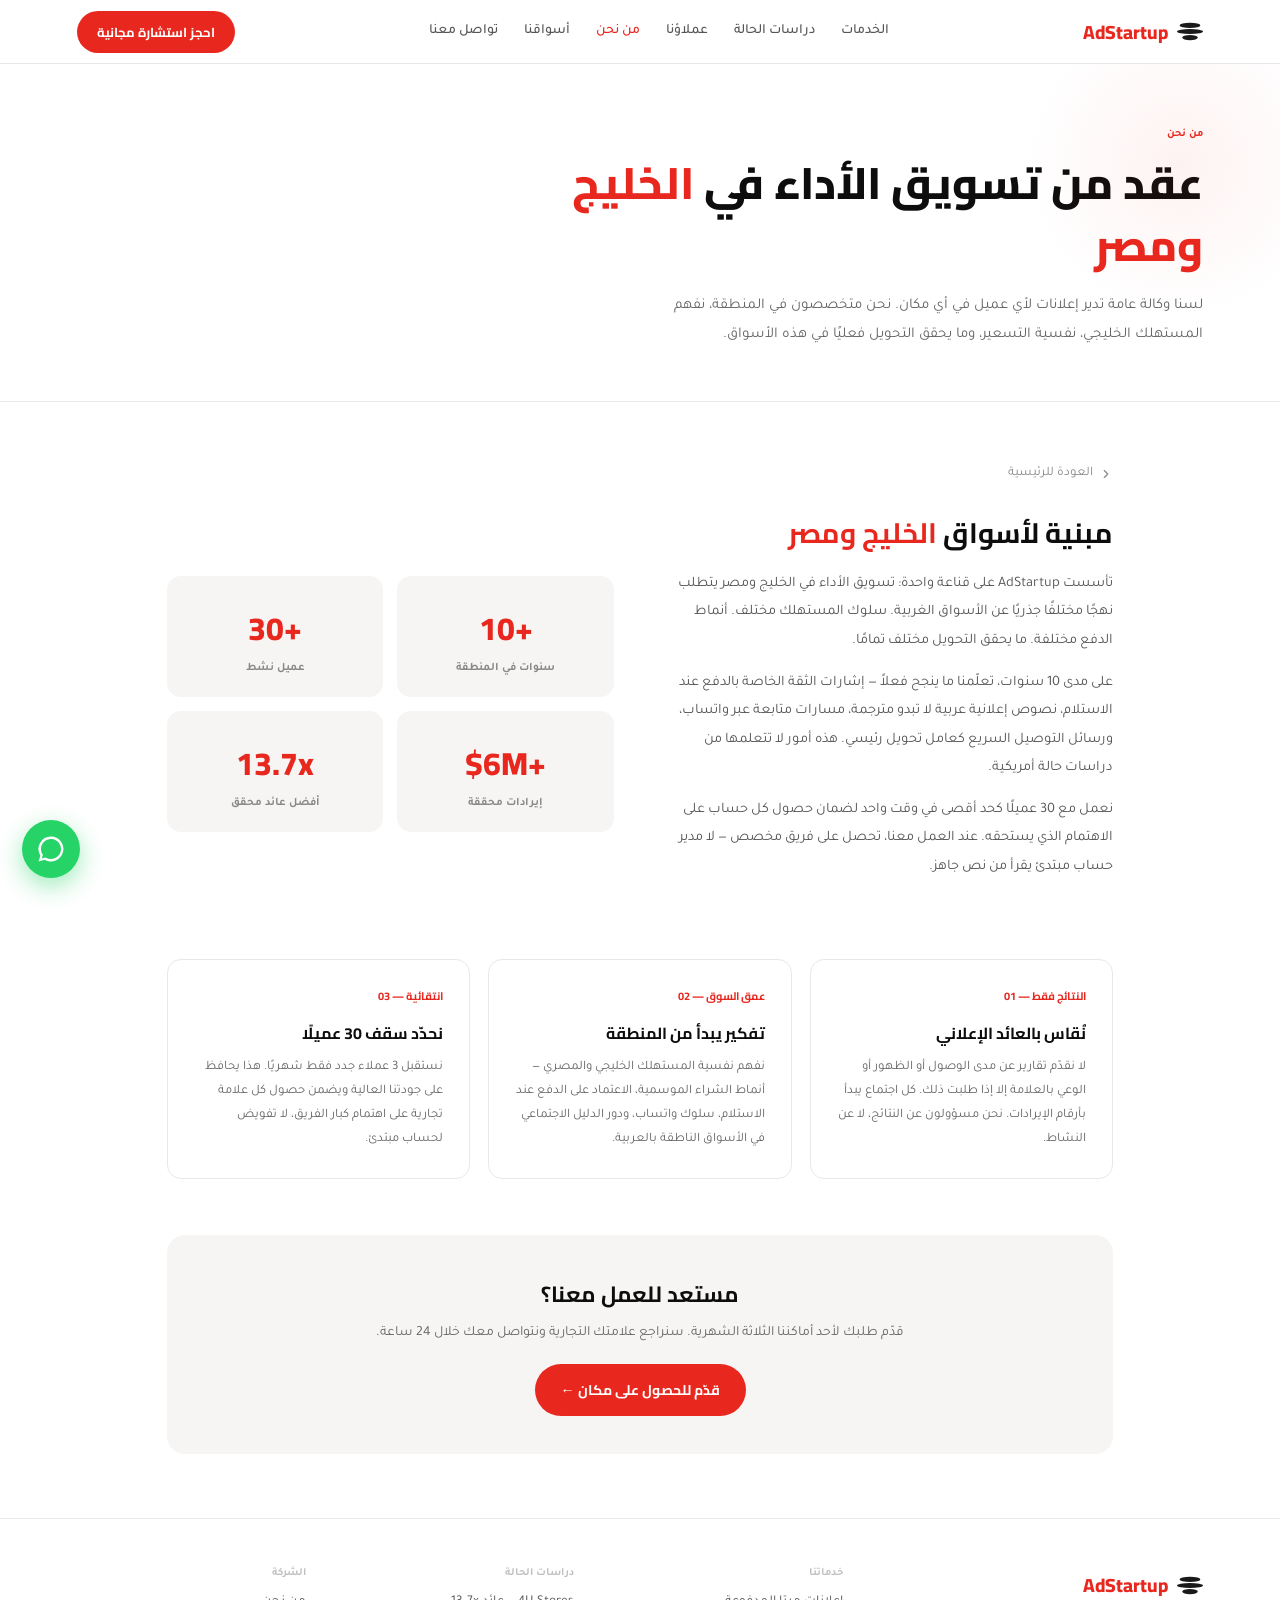
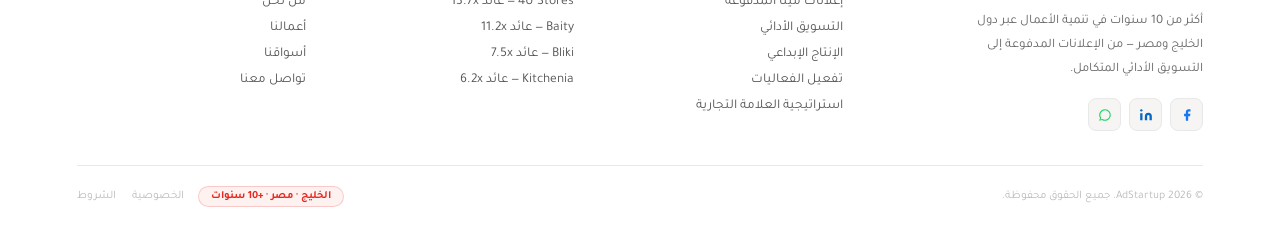
==== about.html @ 7069f5a2 "Add files via upload" ====
<!DOCTYPE html>
<html lang="ar" dir="rtl">
<head>
<meta charset="UTF-8">
<meta name="viewport" content="width=device-width, initial-scale=1.0">
<title>من نحن — AdStartup</title>
<meta name="description" content="عقد من الخبرة في تسويق الأداء عبر الخليج ومصر — نفهم سلوك المستهلك المحلي بعمق.">
<link rel="canonical" href="https://ad-startup.com/about.html">
<link href="https://fonts.googleapis.com/css2?family=Cairo:wght@600;700;800;900&family=Tajawal:wght@300;400;500;700;900&display=swap" rel="stylesheet">
<link rel="stylesheet" href="css/style.css">
</head>
<body>

<nav>
  <a href="index.html" class="nav-logo">
    <svg width="26" height="19" viewBox="0 0 30 21" fill="none"><ellipse cx="15" cy="3.5" rx="12" ry="3" fill="#1a1a1a"/><ellipse cx="15" cy="10.5" rx="15" ry="3" fill="#1a1a1a"/><ellipse cx="15" cy="17.5" rx="9" ry="3" fill="#1a1a1a"/></svg>
    <span class="nav-logo-text">AdStartup</span>
  </a>
  <div class="nav-links">
    <a href="services.html">الخدمات</a>
    <a href="case-studies.html">دراسات الحالة</a>
    <a href="clients.html">عملاؤنا</a>
    <a href="about.html" aria-current="page">من نحن</a>
    <a href="coverage.html">أسواقنا</a>
    <a href="contact.html">تواصل معنا</a>
  </div>
  <div style="display:flex;align-items:center;gap:10px">
    <button class="nav-cta" onclick="window.open('https://forms.gle/57zTSvPqAmtgZ2Su8','_blank')">احجز استشارة مجانية</button>
    <button class="nav-burger" id="navBurger" aria-label="فتح القائمة"><svg viewBox="0 0 24 24"><line x1="3" y1="6" x2="21" y2="6"/><line x1="3" y1="12" x2="21" y2="12"/><line x1="3" y1="18" x2="21" y2="18"/></svg></button>
  </div>
</nav>
<div class="nav-mobile" id="navMobile">
  <a href="services.html">الخدمات</a><a href="case-studies.html">دراسات الحالة</a><a href="clients.html">عملاؤنا</a><a href="about.html">من نحن</a><a href="coverage.html">أسواقنا</a><a href="contact.html">تواصل معنا</a>
</div>

<div class="page-hero">
  <div class="page-hero-eye">من نحن</div>
  <h1>عقد من تسويق الأداء في <em>الخليج ومصر</em></h1>
  <p>لسنا وكالة عامة تدير إعلانات لأي عميل في أي مكان. نحن متخصصون في المنطقة، نفهم المستهلك الخليجي، نفسية التسعير، وما يحقق التحويل فعليًا في هذه الأسواق.</p>
</div>

<div class="page-body">
  <a href="index.html" class="back-btn"><svg viewBox="0 0 24 24"><polyline points="15 18 9 12 15 6"/></svg> العودة للرئيسية</a>
  <div class="about-grid stagger-children">
    <div class="about-text">
      <h2>مبنية لأسواق <em>الخليج ومصر</em></h2>
      <p>تأسست AdStartup على قناعة واحدة: تسويق الأداء في الخليج ومصر يتطلب نهجًا مختلفًا جذريًا عن الأسواق الغربية. سلوك المستهلك مختلف. أنماط الدفع مختلفة. ما يحقق التحويل مختلف تمامًا.</p>
      <p>على مدى 10 سنوات، تعلّمنا ما ينجح فعلاً — إشارات الثقة الخاصة بالدفع عند الاستلام، نصوص إعلانية عربية لا تبدو مترجمة، مسارات متابعة عبر واتساب، ورسائل التوصيل السريع كعامل تحويل رئيسي. هذه أمور لا تتعلمها من دراسات حالة أمريكية.</p>
      <p>نعمل مع 30 عميلًا كحد أقصى في وقت واحد لضمان حصول كل حساب على الاهتمام الذي يستحقه. عند العمل معنا، تحصل على فريق مخصص — لا مدير حساب مبتدئ يقرأ من نص جاهز.</p>
    </div>
    <div class="about-stats stagger-children">
      <div class="ab-stat"><div class="ab-stat-n">10+</div><div class="ab-stat-l">سنوات في المنطقة</div></div>
      <div class="ab-stat"><div class="ab-stat-n">30+</div><div class="ab-stat-l">عميل نشط</div></div>
      <div class="ab-stat"><div class="ab-stat-n">$6M+</div><div class="ab-stat-l">إيرادات محققة</div></div>
      <div class="ab-stat"><div class="ab-stat-n">13.7x</div><div class="ab-stat-l">أفضل عائد محقق</div></div>
    </div>
  </div>
  <div class="about-values stagger-children">
    <div class="av"><span class="av-num">01 — النتائج فقط</span><div class="av-title">نُقاس بالعائد الإعلاني</div><div class="av-desc">لا نقدّم تقارير عن مدى الوصول أو الظهور أو الوعي بالعلامة إلا إذا طلبت ذلك. كل اجتماع يبدأ بأرقام الإيرادات. نحن مسؤولون عن النتائج، لا عن النشاط.</div></div>
    <div class="av"><span class="av-num">02 — عمق السوق</span><div class="av-title">تفكير يبدأ من المنطقة</div><div class="av-desc">نفهم نفسية المستهلك الخليجي والمصري — أنماط الشراء الموسمية، الاعتماد على الدفع عند الاستلام، سلوك واتساب، ودور الدليل الاجتماعي في الأسواق الناطقة بالعربية.</div></div>
    <div class="av"><span class="av-num">03 — انتقائية</span><div class="av-title">نحدّد سقف 30 عميلًا</div><div class="av-desc">نستقبل 3 عملاء جدد فقط شهريًا. هذا يحافظ على جودتنا العالية ويضمن حصول كل علامة تجارية على اهتمام كبار الفريق، لا تفويض لحساب مبتدئ.</div></div>
  </div>
  <div class="cta-row reveal">
    <h3>مستعد للعمل معنا؟</h3>
    <p>قدّم طلبك لأحد أماكننا الثلاثة الشهرية. سنراجع علامتك التجارية ونتواصل معك خلال 24 ساعة.</p>
    <button class="btn-red" onclick="window.open('https://forms.gle/57zTSvPqAmtgZ2Su8','_blank')">قدّم للحصول على مكان ←</button>
  </div>
</div>

<footer class="reveal">
  <div class="ft">
    <div>
      <a href="index.html" class="fb-logo">
        <svg width="26" height="19" viewBox="0 0 30 21" fill="none"><ellipse cx="15" cy="3.5" rx="12" ry="3" fill="#1a1a1a"/><ellipse cx="15" cy="10.5" rx="15" ry="3" fill="#1a1a1a"/><ellipse cx="15" cy="17.5" rx="9" ry="3" fill="#1a1a1a"/></svg>
        <span class="fb-logo-text">AdStartup</span>
      </a>
      <div class="fb-desc">أكثر من 10 سنوات في تنمية الأعمال عبر دول الخليج ومصر — من الإعلانات المدفوعة إلى التسويق الأدائي المتكامل.</div>
      <div class="fb-social">
        <a class="fb-s" href="https://www.facebook.com/profile.php?id=100075846233919" target="_blank" title="فيسبوك"><svg width="14" height="14" viewBox="0 0 24 24" fill="none"><path d="M18 2h-3a5 5 0 00-5 5v3H7v4h3v8h4v-8h3l1-4h-4V7a1 1 0 011-1h3z" fill="#1877F2"/></svg></a>
        <a class="fb-s" href="https://www.linkedin.com/company/adstartup" target="_blank" title="لينكدإن"><svg width="14" height="14" viewBox="0 0 24 24" fill="none"><path d="M16 8a6 6 0 016 6v7h-4v-7a2 2 0 00-2-2 2 2 0 00-2 2v7h-4v-7a6 6 0 016-6z" fill="#0A66C2"/><rect x="2" y="9" width="4" height="12" fill="#0A66C2"/><circle cx="4" cy="4" r="2" fill="#0A66C2"/></svg></a>
        <a class="fb-s" href="https://wa.me/201144988882" target="_blank" title="واتساب"><svg width="14" height="14" viewBox="0 0 24 24" fill="#25D366"><path d="M12 2a10 10 0 00-8.5 15.3L2 22l4.8-1.4A10 10 0 1012 2zm0 18a8 8 0 01-4.1-1.1l-.3-.2-3 .9.9-2.9-.2-.3A8 8 0 1112 20z"/></svg></a>
      </div>
    </div>
    <div class="fc">
      <h4>خدماتنا</h4>
      <a href="services.html">إعلانات ميتا المدفوعة</a>
      <a href="services.html">التسويق الأدائي</a>
      <a href="services.html">الإنتاج الإبداعي</a>
      <a href="services.html">تفعيل الفعاليات</a>
      <a href="services.html">استراتيجية العلامة التجارية</a>
    </div>
    <div class="fc">
      <h4>دراسات الحالة</h4>
      <a href="case-studies.html#4u-stores">4U Stores — عائد 13.7x</a>
      <a href="case-studies.html#baity">Baity — عائد 11.2x</a>
      <a href="case-studies.html#bliki">Bliki — عائد 7.5x</a>
      <a href="case-studies.html#kitchenia">Kitchenia — عائد 6.2x</a>
    </div>
    <div class="fc">
      <h4>الشركة</h4>
      <a href="about.html">من نحن</a>
      <a href="case-studies.html">أعمالنا</a>
      <a href="coverage.html">أسواقنا</a>
      <a href="contact.html">تواصل معنا</a>
    </div>
  </div>
  <div class="fb-bottom">
    <span class="fb-copy">© 2026 AdStartup. جميع الحقوق محفوظة.</span>
    <div style="display:flex;align-items:center;gap:14px">
      <span class="fb-badge">الخليج · مصر · +10 سنوات</span>
      <div class="fb-legal"><a href="privacy.html">الخصوصية</a><a href="terms.html">الشروط</a></div>
    </div>
  </div>
</footer>

<a class="wa-float" href="https://wa.me/201144988882" target="_blank" aria-label="تواصل عبر واتساب">
  <svg viewBox="0 0 24 24"><path d="M12 2a10 10 0 00-8.5 15.3L2 22l4.8-1.4A10 10 0 1012 2zm0 18a8 8 0 01-4.1-1.1l-.3-.2-3 .9.9-2.9-.2-.3A8 8 0 1112 20z"/></svg>
</a>

<script src="js/script.js"></script>
</body>
</html>
---- css/style.css ----
/* AdStartup — shared stylesheet (RTL / Arabic) */
:root{
  --red:#E8271E;--redd:#C01E16;--redl:rgba(232,39,30,.08);
  --blk:#0D0D0D;--wht:#fff;--gray:#f6f5f3;--muted:#888;--border:#e8e8e8;
}
*{box-sizing:border-box;margin:0;padding:0}
html{scroll-behavior:smooth}
body{font-family:'Tajawal',sans-serif;background:#fff;color:var(--blk);overflow-x:hidden;text-align:right}
h1,h2,h3,.brand,.logo-item{font-family:'Cairo',sans-serif}
a{text-decoration:none;color:inherit}
ul{list-style:none}

/* ── NAV ── */
nav{position:sticky;top:0;z-index:100;background:rgba(255,255,255,.95);backdrop-filter:blur(12px);border-bottom:1px solid var(--border);padding:0 6vw;display:flex;align-items:center;justify-content:space-between;height:64px}
.nav-logo{display:flex;align-items:center;gap:9px}
.nav-logo-text{font-family:'Cairo',sans-serif;font-size:19px;font-weight:800;color:var(--red);direction:ltr}
.nav-links{display:flex;align-items:center;gap:26px}
.nav-links a{font-size:14px;font-weight:500;color:#555;transition:color .15s}
.nav-links a:hover,.nav-links a[aria-current="page"]{color:var(--red)}
.nav-cta{display:inline-flex;align-items:center;gap:7px;background:var(--red);color:#fff;font-family:'Cairo',sans-serif;font-size:13px;font-weight:700;padding:9px 20px;border-radius:100px;transition:background .18s,transform .15s;border:none;cursor:pointer}
.nav-cta:hover{background:var(--redd);transform:translateY(-1px)}
.nav-burger{display:none;background:none;border:none;cursor:pointer;padding:6px}
.nav-burger svg{width:24px;height:24px;stroke:var(--blk);stroke-width:2;fill:none;stroke-linecap:round}
.nav-mobile{display:none;flex-direction:column;background:#fff;border-bottom:1px solid var(--border);padding:8px 6vw 18px}
.nav-mobile.open{display:flex}
.nav-mobile a{padding:12px 0;font-size:15px;font-weight:500;color:#333;border-bottom:1px solid var(--border)}
.nav-mobile a:last-child{border-bottom:none}

/* ── SCROLL ANIMATIONS ── */
.reveal{opacity:0;transform:translateY(28px);transition:opacity .6s cubic-bezier(.22,1,.36,1),transform .6s cubic-bezier(.22,1,.36,1)}
.reveal.visible{opacity:1;transform:translateY(0)}
.reveal-side{opacity:0;transform:translateX(24px);transition:opacity .6s cubic-bezier(.22,1,.36,1),transform .6s cubic-bezier(.22,1,.36,1)}
.reveal-side.visible{opacity:1;transform:translateX(0)}
.stagger-children>*{opacity:0;transform:translateY(22px);transition:opacity .5s cubic-bezier(.22,1,.36,1),transform .5s cubic-bezier(.22,1,.36,1)}
.stagger-children.visible>*:nth-child(1){opacity:1;transform:translateY(0);transition-delay:.05s}
.stagger-children.visible>*:nth-child(2){opacity:1;transform:translateY(0);transition-delay:.13s}
.stagger-children.visible>*:nth-child(3){opacity:1;transform:translateY(0);transition-delay:.21s}
.stagger-children.visible>*:nth-child(4){opacity:1;transform:translateY(0);transition-delay:.29s}
.stagger-children.visible>*:nth-child(5){opacity:1;transform:translateY(0);transition-delay:.37s}
.stagger-children.visible>*:nth-child(6){opacity:1;transform:translateY(0);transition-delay:.45s}
.stagger-children.visible>*:nth-child(7){opacity:1;transform:translateY(0);transition-delay:.53s}
.stagger-children.visible>*:nth-child(8){opacity:1;transform:translateY(0);transition-delay:.61s}

/* ── HERO ── */
.hero{background:#fff;padding:64px 6vw 72px;display:grid;grid-template-columns:1.1fr 1fr;gap:48px;align-items:center;position:relative;overflow:hidden;border-bottom:1px solid var(--border)}
.hero::after{content:'';position:absolute;top:-80px;inset-inline-start:-80px;width:480px;height:480px;background:radial-gradient(circle,rgba(232,39,30,.07) 0%,transparent 68%);pointer-events:none}
.eyebrow{display:inline-flex;align-items:center;gap:8px;font-size:12px;font-weight:600;color:var(--red);background:rgba(232,39,30,.07);padding:6px 14px;border-radius:100px;border:1px solid rgba(232,39,30,.18);margin-bottom:20px}
.eyebrow-dot{width:6px;height:6px;border-radius:50%;background:var(--red);animation:blink 1.8s infinite}
@keyframes blink{0%,100%{opacity:1}50%{opacity:.3}}
.hero h1{font-size:clamp(30px,4vw,52px);font-weight:800;line-height:1.35;letter-spacing:0;margin-bottom:18px}
.hero h1 em{font-style:normal;color:var(--red)}
.hero-sub{font-size:16px;color:#666;line-height:1.9;max-width:480px;margin-bottom:30px}
.hero-actions{display:flex;gap:12px;flex-wrap:wrap}
.btn-red{display:inline-flex;align-items:center;gap:8px;background:var(--red);color:#fff;font-family:'Cairo',sans-serif;font-size:14px;font-weight:700;padding:13px 26px;border-radius:100px;transition:background .18s,transform .15s;cursor:pointer;border:none}
.btn-red:hover{background:var(--redd);transform:translateY(-1px)}
.btn-ghost{display:inline-flex;align-items:center;gap:6px;border:1.5px solid var(--border);color:#333;font-size:14px;font-weight:500;padding:12px 22px;border-radius:100px;transition:border-color .18s,color .18s}
.btn-ghost:hover{border-color:var(--red);color:var(--red)}
.metrics-card{background:#fff;border:1px solid var(--border);border-radius:20px;padding:24px;box-shadow:0 12px 40px rgba(0,0,0,.07)}
.mc-top{background:var(--red);border-radius:12px;padding:22px 24px;margin-bottom:12px;text-align:center}
.mc-big{font-family:'Cairo',sans-serif;font-size:44px;font-weight:800;color:#fff;line-height:1;direction:ltr}
.mc-lbl{font-size:12px;color:rgba(255,255,255,.75);margin-top:4px}
.mc-grid{display:grid;grid-template-columns:1fr 1fr;gap:10px}
.mc-cell{background:var(--gray);border-radius:10px;padding:14px 16px}
.mc-val{font-family:'Cairo',sans-serif;font-size:21px;font-weight:700;color:var(--blk);direction:ltr;display:block}
.mc-sub{font-size:11.5px;color:var(--muted);margin-top:2px}

/* ── URGENCY BAR ── */
.urgency-bar{background:var(--red);padding:11px 6vw;text-align:center;font-size:13px;color:#fff;font-weight:500}
.urgency-bar strong{font-weight:800}
.urgency-bar a{text-decoration:underline;cursor:pointer;font-weight:700}

/* ── LOGO SCROLL / TICKER ── */
.logos-wrap{background:#fff;padding:32px 0;overflow:hidden;border-bottom:1px solid var(--border)}
.logos-label{text-align:center;font-size:11px;letter-spacing:.06em;color:#bbb;margin-bottom:22px;font-weight:600}
.logos-strip{position:relative;overflow:hidden;border-top:1px solid #ececec;border-bottom:1px solid #ececec;padding:22px 0}
.logos-strip::before,.logos-strip::after{content:'';position:absolute;top:0;bottom:0;width:100px;z-index:2;pointer-events:none}
.logos-strip::before{inset-inline-start:0;background:linear-gradient(to var(--dir-end,left),#fff 40%,transparent)}
.logos-strip::after{inset-inline-end:0;background:linear-gradient(to var(--dir-start,right),#fff 40%,transparent)}
.logos-track{display:flex;align-items:center;gap:50px;width:max-content;animation:as-scroll 32s linear infinite}
.logos-strip:hover .logos-track{animation-play-state:paused}
@keyframes as-scroll{0%{transform:translateX(0)}100%{transform:translateX(50%)}}
.logo-item{font-size:18px;font-weight:700;white-space:nowrap;opacity:.5;filter:grayscale(100%);transition:opacity .3s,filter .3s;direction:ltr}
.logo-item:hover{opacity:1;filter:grayscale(0%)}
.ticker{background:#fff;padding:14px 0;overflow:hidden;border-top:1px solid var(--border);border-bottom:1px solid var(--border)}
.ticker-inner{display:flex;animation:scroll 22s linear infinite;width:max-content}
.tick{display:flex;align-items:center;gap:10px;padding:0 26px;font-size:12px;color:#aaa;white-space:nowrap;font-weight:600}
.tick-dot{width:4px;height:4px;border-radius:50%;background:var(--red);flex-shrink:0}
@keyframes scroll{0%{transform:translateX(0)}100%{transform:translateX(50%)}}

/* ── STATS ── */
.stats{background:#fff;padding:60px 6vw;border-bottom:1px solid var(--border)}
.stats-grid{display:grid;grid-template-columns:repeat(3,1fr);gap:20px;max-width:860px;margin:0 auto}
.stat{background:#fff;border:1px solid var(--border);border-radius:14px;padding:40px 22px;text-align:center;position:relative;overflow:hidden;transition:transform .2s,box-shadow .2s}
.stat::before{content:'';position:absolute;top:0;inset-inline-start:0;inset-inline-end:0;height:3px;background:var(--red)}
.stat:hover{transform:translateY(-3px);box-shadow:0 14px 44px rgba(0,0,0,.06)}
.stat-n{font-family:'Cairo',sans-serif;font-size:clamp(36px,4.6vw,56px);font-weight:800;color:var(--red);line-height:1;direction:ltr}
.stat-l{font-size:12.5px;color:var(--muted);margin-top:8px;font-weight:600}

/* ── SECTION HEADER ── */
.sh{text-align:center;margin-bottom:48px}
.sh-eye{display:inline-block;font-size:11px;letter-spacing:.04em;color:var(--red);font-weight:700;margin-bottom:10px}
.sh-title{font-size:clamp(24px,3.2vw,38px);font-weight:800;line-height:1.4}
.sh-title em{font-style:normal;color:var(--red)}
.sh-sub{font-size:14.5px;color:#777;margin-top:12px;line-height:1.9;max-width:520px;margin-inline:auto}

/* ── HOW IT WORKS ── */
.how{padding:80px 6vw;background:#fff;border-bottom:1px solid var(--border)}
.steps{display:grid;grid-template-columns:repeat(3,1fr);gap:26px}
.step{background:#fff;border-radius:18px;padding:34px 26px;border:1px solid var(--border);transition:transform .2s,box-shadow .2s}
.step:hover{transform:translateY(-4px);box-shadow:0 14px 44px rgba(0,0,0,.08)}
.step-n{font-size:11px;font-weight:700;color:var(--red);background:rgba(232,39,30,.08);padding:4px 12px;border-radius:100px;display:inline-block;margin-bottom:16px;direction:ltr}
.step-icon{width:46px;height:46px;background:var(--red);border-radius:12px;display:flex;align-items:center;justify-content:center;margin-bottom:16px}
.step-icon svg{width:23px;height:23px;stroke:#fff;fill:none;stroke-width:1.8;stroke-linecap:round;stroke-linejoin:round}
.step-title{font-family:'Cairo',sans-serif;font-size:17px;font-weight:700;margin-bottom:10px}
.step-desc{font-size:13.5px;color:#666;line-height:1.9}

/* ── CASE / SERVICE CARDS ── */
.grid-2{display:grid;grid-template-columns:repeat(2,1fr);gap:22px}
.cc,.svc-card,.cs-card{border:1px solid var(--border);border-radius:18px;transition:transform .2s,box-shadow .2s,border-color .2s;position:relative;overflow:hidden;background:#fff}
.cc{padding:28px}
.cc::before,.svc-card::before{content:'';position:absolute;top:0;inset-inline-start:0;inset-inline-end:0;height:3px;background:var(--red)}
.cc:hover,.cs-card:hover{transform:translateY(-3px);box-shadow:0 14px 44px rgba(0,0,0,.08);border-color:rgba(232,39,30,.25)}
.cc-top{display:flex;justify-content:space-between;align-items:flex-start;margin-bottom:16px;gap:8px}
.cc-tag{font-size:11px;color:var(--red);background:rgba(232,39,30,.07);padding:4px 12px;border-radius:100px;border:1px solid rgba(232,39,30,.15);font-weight:600}
.cc-roas{font-family:'Cairo',sans-serif;font-size:13px;font-weight:700;color:#fff;background:var(--red);padding:4px 14px;border-radius:100px;white-space:nowrap;direction:ltr}
.cc-name{font-family:'Cairo',sans-serif;font-size:19px;font-weight:700;margin-bottom:3px}
.cc-ind{font-size:12.5px;color:var(--muted);margin-bottom:16px}
.cc-metrics{display:grid;grid-template-columns:repeat(3,1fr);gap:10px;margin-bottom:16px}
.cm{background:var(--gray);border-radius:9px;padding:11px 13px;text-align:center}
.cm-val{font-family:'Cairo',sans-serif;font-size:16px;font-weight:700;direction:ltr;display:block}
.cm-val.g{color:#0a8a4a}
.cm-lbl{font-size:10.5px;color:var(--muted);margin-top:2px;font-weight:600}
.cc-note{font-size:13px;color:#666;line-height:1.8;border-inline-start:2px solid var(--red);padding-inline-start:10px}

/* ── CASE STUDIES FULL PAGE ── */
.cs-header{background:var(--red);padding:26px 26px 22px;position:relative}
.cs-roas-big{font-family:'Cairo',sans-serif;font-size:46px;font-weight:800;color:#fff;line-height:1;direction:ltr}
.cs-roas-label{font-size:12px;color:rgba(255,255,255,.75);margin-top:4px}
.cs-badge{position:absolute;top:18px;inset-inline-start:18px;font-size:10.5px;background:rgba(255,255,255,.15);color:#fff;padding:4px 12px;border-radius:100px}
.cs-body{padding:26px}
.cs-name{font-family:'Cairo',sans-serif;font-size:21px;font-weight:700;margin-bottom:3px}
.cs-ind{font-size:12.5px;color:var(--muted);margin-bottom:18px}
.cs-stats{display:grid;grid-template-columns:repeat(3,1fr);gap:10px;margin-bottom:18px}
.cs-stat{background:var(--gray);border-radius:9px;padding:12px;text-align:center}
.cs-stat-val{font-family:'Cairo',sans-serif;font-size:17px;font-weight:700;color:var(--blk);direction:ltr;display:block}
.cs-stat-val.g{color:#0a8a4a}
.cs-stat-lbl{font-size:10.5px;color:var(--muted);margin-top:2px;font-weight:600}
.cs-note{font-size:13px;color:#555;line-height:1.85;border-inline-start:2px solid var(--red);padding-inline-start:12px;margin-bottom:16px}
.cs-approach{font-size:13px;color:#666;line-height:1.85}
.cs-approach strong{color:var(--blk);font-weight:700}
.cta-row{margin-top:44px;background:var(--gray);border-radius:18px;padding:38px;text-align:center}
.cta-row h3{font-family:'Cairo',sans-serif;font-size:22px;font-weight:700;margin-bottom:10px}
.cta-row p{font-size:14px;color:#666;margin-bottom:22px}

/* ── TESTIMONIALS ── */
.testi{padding:80px 6vw;background:#fff;border-bottom:1px solid var(--border)}
.tgrid{display:grid;grid-template-columns:repeat(3,1fr);gap:18px}
.tc{background:#fff;border-radius:16px;padding:26px;border:1px solid var(--border);transition:transform .2s,box-shadow .2s;position:relative}
.tc:hover{transform:translateY(-3px);box-shadow:0 10px 36px rgba(0,0,0,.07)}
.tc-head{display:flex;align-items:center;gap:11px;margin-bottom:14px}
.tc-av{width:40px;height:40px;border-radius:50%;background:rgba(232,39,30,.1);border:1px solid rgba(232,39,30,.2);display:flex;align-items:center;justify-content:center;font-family:'Cairo',sans-serif;font-size:13px;font-weight:700;color:var(--red);flex-shrink:0}
.tc-name{font-family:'Cairo',sans-serif;font-size:13.5px;font-weight:700}
.tc-stars{color:#f59e0b;font-size:12px;margin-top:1px;direction:ltr}
.tc-body{font-size:13.5px;color:#555;line-height:1.95}

/* ── LEAD FORM SECTION ── */
.lead-mid{padding:76px 6vw;background:var(--gray);border-top:1px solid var(--border);border-bottom:1px solid var(--border)}
.lead-mid-inner{max-width:680px;margin:0 auto;text-align:center}
.lead-mid-inner .sh{margin-bottom:34px}
.lead-box{background:#fff;border:1px solid var(--border);border-radius:16px;padding:44px 32px;box-shadow:0 12px 44px rgba(0,0,0,.07);text-align:center}
.lead-icon{width:60px;height:60px;border-radius:16px;background:var(--redl);border:1px solid rgba(232,39,30,.2);display:flex;align-items:center;justify-content:center;margin:0 auto 18px}
.lead-icon svg{width:26px;height:26px;stroke:var(--red);fill:none;stroke-width:1.8;stroke-linecap:round;stroke-linejoin:round}
.lead-box-title{font-family:'Cairo',sans-serif;font-size:20px;font-weight:700;margin-bottom:10px}
.lead-box-desc{font-size:14px;color:#666;line-height:1.9;max-width:400px;margin:0 auto 26px}
.lead-trust{display:flex;justify-content:center;gap:26px;margin-top:20px;flex-wrap:wrap}
.lt{display:flex;align-items:center;gap:6px;font-size:12px;color:#888}
.lt-icon{width:14px;height:14px;background:var(--red);border-radius:50%;display:flex;align-items:center;justify-content:center;flex-shrink:0}
.lt-icon svg{width:8px;height:8px;stroke:#fff;fill:none;stroke-width:2.5}

/* ── CTA ── */
.cta{padding:88px 6vw;background:#fff;text-align:center;position:relative;overflow:hidden;border-bottom:1px solid var(--border)}
.cta::before{content:'';position:absolute;top:50%;left:50%;transform:translate(-50%,-50%);width:560px;height:560px;background:radial-gradient(circle,rgba(232,39,30,.06) 0%,transparent 68%);pointer-events:none}
.cta .sh-title,.cta .sh-sub{position:relative;z-index:1}
.cta-btn{position:relative;z-index:1;display:inline-flex;align-items:center;gap:10px;background:var(--red);color:#fff;font-family:'Cairo',sans-serif;font-size:15px;font-weight:700;padding:16px 34px;border-radius:100px;margin-top:30px;transition:background .18s,transform .15s,box-shadow .2s;cursor:pointer;border:none}
.cta-btn:hover{background:var(--redd);transform:translateY(-2px);box-shadow:0 10px 32px rgba(232,39,30,.3)}
.cta-note{position:relative;z-index:1;font-size:11.5px;color:#bbb;margin-top:14px}

/* ── WHATSAPP FLOAT ── */
.wa-float{position:fixed;bottom:22px;left:22px;z-index:200;width:58px;height:58px;border-radius:50%;background:#25D366;display:flex;align-items:center;justify-content:center;box-shadow:0 8px 24px rgba(37,211,102,.45);transition:transform .15s}
.wa-float:hover{transform:scale(1.08)}
.wa-float svg{width:30px;height:30px;fill:#fff}

/* ── FOOTER ── */
footer{background:#fff;border-top:1px solid var(--border);padding:48px 6vw 26px}
.ft{display:grid;grid-template-columns:1.4fr 1fr 1fr 1fr;gap:40px;padding-bottom:34px;border-bottom:1px solid var(--border)}
.fb-logo{display:flex;align-items:center;gap:9px;margin-bottom:7px}
.fb-logo-text{font-family:'Cairo',sans-serif;font-size:19px;font-weight:800;color:var(--red);direction:ltr}
.fb-desc{font-size:13px;color:#666;line-height:1.85;margin-bottom:16px;max-width:230px}
.fb-social{display:flex;gap:8px}
.fb-s{width:33px;height:33px;border-radius:8px;background:var(--gray);border:1px solid var(--border);display:flex;align-items:center;justify-content:center;transition:background .18s}
.fb-s:hover{background:var(--border)}
.fc h4{font-size:11px;color:#c0c0c0;margin-bottom:14px;font-weight:700}
.fc a{display:block;font-size:13.5px;color:#555;margin-bottom:9px;transition:color .15s}
.fc a:hover{color:var(--red)}
.fb-bottom{display:flex;justify-content:space-between;align-items:center;flex-wrap:wrap;gap:12px;padding-top:20px}
.fb-copy{font-size:11.5px;color:#bbb}
.fb-badge{font-size:11px;background:rgba(232,39,30,.06);color:var(--red);padding:3px 12px;border-radius:100px;border:1px solid rgba(232,39,30,.2);font-weight:600}
.fb-legal{display:flex;gap:16px}
.fb-legal a{font-size:11.5px;color:#bbb;transition:color .15s}
.fb-legal a:hover{color:var(--red)}

/* ── INNER PAGES ── */
.page-hero{padding:64px 6vw 52px;border-bottom:1px solid var(--border);background:#fff;position:relative;overflow:hidden}
.page-hero::after{content:'';position:absolute;top:-60px;inset-inline-start:-60px;width:320px;height:320px;background:radial-gradient(circle,rgba(232,39,30,.06) 0%,transparent 68%);pointer-events:none}
.page-hero-eye{font-size:11px;color:var(--red);font-weight:700;margin-bottom:12px}
.page-hero h1{font-family:'Cairo',sans-serif;font-size:clamp(26px,3.6vw,44px);font-weight:800;line-height:1.4;max-width:680px}
.page-hero h1 em{font-style:normal;color:var(--red)}
.page-hero p{font-size:15px;color:#666;line-height:1.9;max-width:600px;margin-top:16px}
.page-body{padding:64px 6vw;max-width:1100px;margin:0 auto}

.svc-card{padding:34px}
.svc-icon{width:52px;height:52px;background:var(--redl);border-radius:14px;display:flex;align-items:center;justify-content:center;margin-bottom:18px}
.svc-icon svg{width:26px;height:26px;stroke:var(--red);fill:none;stroke-width:1.8;stroke-linecap:round;stroke-linejoin:round}
.svc-name{font-family:'Cairo',sans-serif;font-size:19px;font-weight:700;margin-bottom:10px}
.svc-desc{font-size:13.5px;color:#666;line-height:1.9;margin-bottom:16px}
.svc-list li{font-size:12.5px;color:#555;display:flex;align-items:center;gap:8px;margin-bottom:6px}
.svc-list li::before{content:'';width:5px;height:5px;border-radius:50%;background:var(--red);flex-shrink:0}
.svc-cta{display:inline-flex;align-items:center;gap:6px;font-size:12.5px;font-weight:700;color:var(--red);margin-top:18px}

.about-grid{display:grid;grid-template-columns:1fr 1fr;gap:52px;align-items:center;margin-bottom:64px}
.about-text h2{font-family:'Cairo',sans-serif;font-size:28px;font-weight:700;margin-bottom:16px;line-height:1.5}
.about-text h2 em{font-style:normal;color:var(--red)}
.about-text p{font-size:14.5px;color:#555;line-height:1.95;margin-bottom:14px}
.about-stats{display:grid;grid-template-columns:repeat(2,1fr);gap:14px}
.ab-stat{background:var(--gray);border-radius:14px;padding:22px;text-align:center}
.ab-stat-n{font-family:'Cairo',sans-serif;font-size:32px;font-weight:800;color:var(--red);direction:ltr}
.ab-stat-l{font-size:11.5px;color:var(--muted);margin-top:4px;font-weight:600}
.about-values{display:grid;grid-template-columns:repeat(3,1fr);gap:18px;margin-bottom:56px}
.av{border:1px solid var(--border);border-radius:14px;padding:26px}
.av-num{font-family:'Cairo',sans-serif;font-size:11px;font-weight:700;color:var(--red);margin-bottom:12px;direction:ltr;display:block}
.av-title{font-family:'Cairo',sans-serif;font-size:16px;font-weight:700;margin-bottom:8px}
.av-desc{font-size:13px;color:#666;line-height:1.85}

.mena-grid{display:grid;grid-template-columns:repeat(3,1fr);gap:18px;margin-bottom:48px}
.mena-card{border:1px solid var(--border);border-radius:14px;padding:22px;transition:transform .2s,border-color .2s}
.mena-card:hover{transform:translateY(-3px);border-color:rgba(232,39,30,.3)}
.mena-flag{font-size:30px;margin-bottom:10px}
.mena-country{font-family:'Cairo',sans-serif;font-size:16px;font-weight:700;margin-bottom:4px}
.mena-detail{font-size:12.5px;color:#666;line-height:1.8}
.mena-primary{border-color:rgba(232,39,30,.35);background:rgba(232,39,30,.02)}

.contact-grid{display:grid;grid-template-columns:1fr 1.2fr;gap:52px;align-items:start}
.contact-info h2{font-family:'Cairo',sans-serif;font-size:26px;font-weight:700;margin-bottom:16px;line-height:1.5}
.contact-info h2 em{font-style:normal;color:var(--red)}
.contact-info p{font-size:14px;color:#555;line-height:1.9;margin-bottom:26px}
.contact-items{display:flex;flex-direction:column;gap:16px;margin-bottom:30px}
.ci{display:flex;align-items:center;gap:14px}
.ci-icon{width:42px;height:42px;border-radius:11px;background:var(--redl);border:1px solid rgba(232,39,30,.15);display:flex;align-items:center;justify-content:center;flex-shrink:0}
.ci-icon svg{width:18px;height:18px;stroke:var(--red);fill:none;stroke-width:1.8;stroke-linecap:round;stroke-linejoin:round}
.ci-label{font-size:11.5px;color:var(--muted);font-weight:600}
.ci-val{font-size:14px;font-weight:500;color:var(--blk);margin-top:2px}
.contact-form-wrap{background:var(--gray);border-radius:20px;padding:46px 34px;box-shadow:0 12px 44px rgba(0,0,0,.07);text-align:center;display:flex;flex-direction:column;align-items:center;min-height:380px;justify-content:center}

.clients-grid{display:grid;grid-template-columns:repeat(4,1fr);gap:16px;margin-bottom:48px}
.cl-card{border:1px solid var(--border);border-radius:14px;padding:20px;text-align:center;transition:all .18s}
.cl-card:hover{border-color:var(--red);background:rgba(232,39,30,.02)}
.cl-name{font-family:'Cairo',sans-serif;font-size:15px;font-weight:700;margin-bottom:6px;direction:ltr}
.cl-cat{font-size:11.5px;color:var(--muted);font-weight:600}

.legal-body{padding:64px 6vw;max-width:760px;margin:0 auto}
.legal-body h2{font-family:'Cairo',sans-serif;font-size:22px;font-weight:700;margin:34px 0 12px}
.legal-body h2:first-child{margin-top:0}
.legal-body p{font-size:14px;color:#555;line-height:1.95;margin-bottom:14px}
.legal-body ul{padding-inline-start:20px;margin-bottom:14px}
.legal-body li{font-size:14px;color:#555;line-height:1.95;margin-bottom:6px;list-style:disc}

.back-btn{display:inline-flex;align-items:center;gap:6px;font-size:13px;color:#888;margin-bottom:30px;transition:color .15s;border:none;background:none}
.back-btn:hover{color:var(--red)}
.back-btn svg{width:14px;height:14px;stroke:currentColor;fill:none;stroke-width:2;stroke-linecap:round;stroke-linejoin:round;transform:scaleX(-1)}

/* ── RESPONSIVE ── */
@media(max-width:860px){
  .hero{grid-template-columns:1fr;padding:44px 5vw 48px}
  .hero-right{display:none}
  .stats-grid,.steps,.grid-2,.tgrid{grid-template-columns:1fr}
  .ft{grid-template-columns:1fr 1fr}
  .about-grid,.contact-grid,.mena-grid,.clients-grid,.about-values{grid-template-columns:1fr}
  .nav-links{display:none}
  .nav-burger{display:block}
}
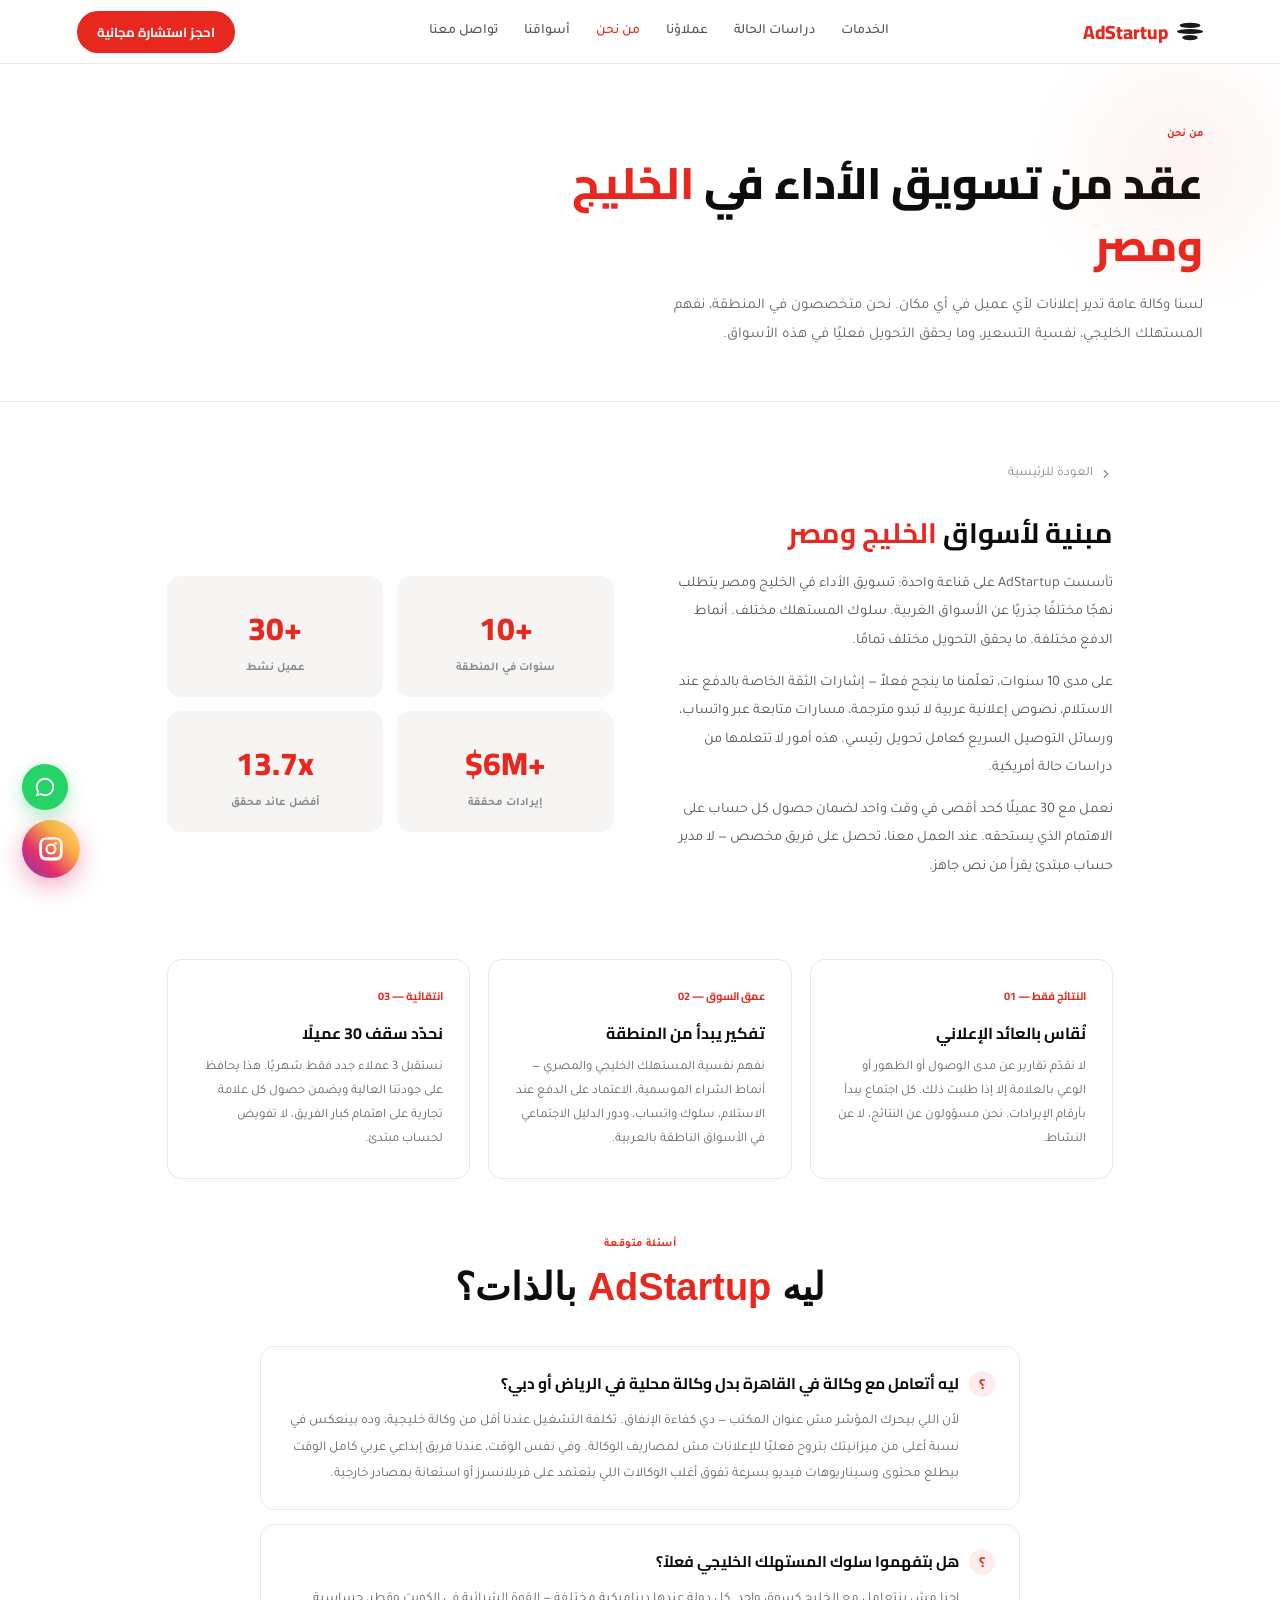
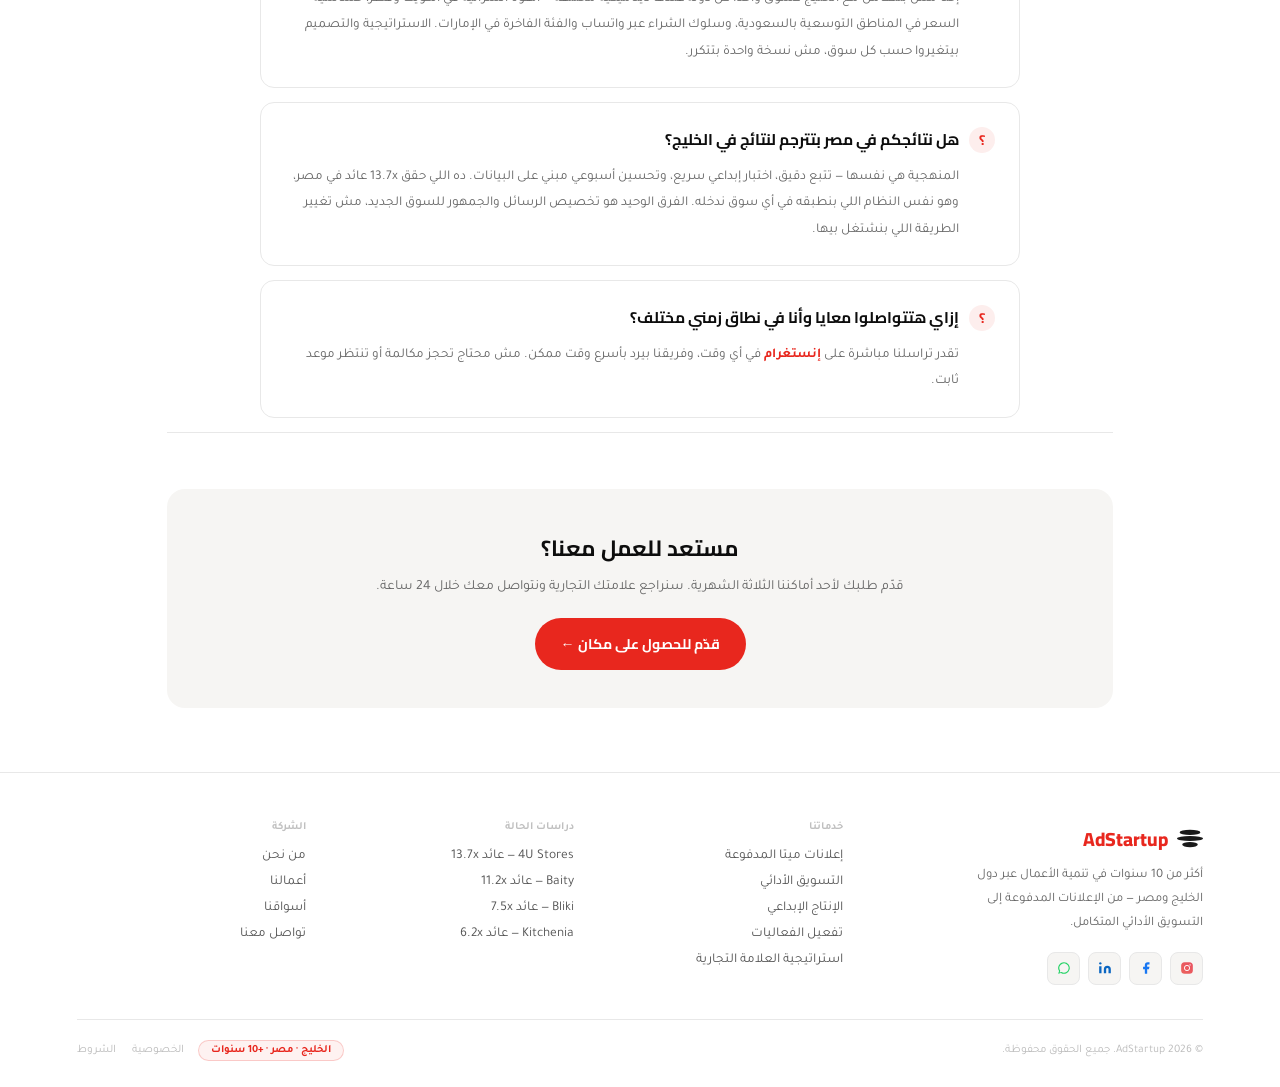
==== commit 9803f455: "Add files via upload" ====
--- a/about.html
+++ b/about.html
@@ -1,6 +1,21 @@
 <!DOCTYPE html>
 <html lang="ar" dir="rtl">
 <head>
+<!-- Google Tag Manager -->
+<script>(function(w,d,s,l,i){w[l]=w[l]||[];w[l].push({'gtm.start':
+new Date().getTime(),event:'gtm.js'});var f=d.getElementsByTagName(s)[0],
+j=d.createElement(s),dl=l!='dataLayer'?'&l='+l:'';j.async=true;j.src=
+'https://www.googletagmanager.com/gtm.js?id='+i+dl;f.parentNode.insertBefore(j,f);
+})(window,document,'script','dataLayer','GTM-M8WR32PK');</script>
+<!-- End Google Tag Manager -->
+<!-- Google tag (gtag.js) -->
+<script async src="https://www.googletagmanager.com/gtag/js?id=G-V58XJ2E5J3"></script>
+<script>
+  window.dataLayer = window.dataLayer || [];
+  function gtag(){dataLayer.push(arguments);}
+  gtag('js', new Date());
+  gtag('config', 'G-V58XJ2E5J3');
+</script>
 <meta charset="UTF-8">
 <meta name="viewport" content="width=device-width, initial-scale=1.0">
 <title>من نحن — AdStartup</title>
@@ -10,6 +25,10 @@
 <link rel="stylesheet" href="css/style.css">
 </head>
 <body>
+<!-- Google Tag Manager (noscript) -->
+<noscript><iframe src="https://www.googletagmanager.com/ns.html?id=GTM-M8WR32PK"
+height="0" width="0" style="display:none;visibility:hidden"></iframe></noscript>
+<!-- End Google Tag Manager (noscript) -->
 
 <nav>
   <a href="index.html" class="nav-logo">
@@ -60,6 +79,31 @@
     <div class="av"><span class="av-num">02 — عمق السوق</span><div class="av-title">تفكير يبدأ من المنطقة</div><div class="av-desc">نفهم نفسية المستهلك الخليجي والمصري — أنماط الشراء الموسمية، الاعتماد على الدفع عند الاستلام، سلوك واتساب، ودور الدليل الاجتماعي في الأسواق الناطقة بالعربية.</div></div>
     <div class="av"><span class="av-num">03 — انتقائية</span><div class="av-title">نحدّد سقف 30 عميلًا</div><div class="av-desc">نستقبل 3 عملاء جدد فقط شهريًا. هذا يحافظ على جودتنا العالية ويضمن حصول كل علامة تجارية على اهتمام كبار الفريق، لا تفويض لحساب مبتدئ.</div></div>
   </div>
+  <section class="faq" style="padding:0;margin-bottom:56px">
+    <div class="sh reveal" style="margin-bottom:32px">
+      <div class="sh-eye">أسئلة متوقعة</div>
+      <div class="sh-title">ليه <em>AdStartup</em> بالذات؟</div>
+    </div>
+    <div class="faq-list stagger-children">
+      <div class="faq-item">
+        <div class="faq-q">ليه أتعامل مع وكالة في القاهرة بدل وكالة محلية في الرياض أو دبي؟</div>
+        <div class="faq-a">لأن اللي بيحرك المؤشر مش عنوان المكتب — دي كفاءة الإنفاق. تكلفة التشغيل عندنا أقل من وكالة خليجية، وده بينعكس في نسبة أعلى من ميزانيتك بتروح فعليًا للإعلانات مش لمصاريف الوكالة. وفي نفس الوقت، عندنا فريق إبداعي عربي كامل الوقت بيطلع محتوى وسيناريوهات فيديو بسرعة تفوق أغلب الوكالات اللي بتعتمد على فريلانسرز أو استعانة بمصادر خارجية.</div>
+      </div>
+      <div class="faq-item">
+        <div class="faq-q">هل بتفهموا سلوك المستهلك الخليجي فعلاً؟</div>
+        <div class="faq-a">إحنا مش بنتعامل مع الخليج كسوق واحد. كل دولة عندها ديناميكية مختلفة — القوة الشرائية في الكويت وقطر، حساسية السعر في المناطق التوسعية بالسعودية، وسلوك الشراء عبر واتساب والفئة الفاخرة في الإمارات. الاستراتيجية والتصميم بيتغيروا حسب كل سوق، مش نسخة واحدة بتتكرر.</div>
+      </div>
+      <div class="faq-item">
+        <div class="faq-q">هل نتائجكم في مصر بتترجم لنتائج في الخليج؟</div>
+        <div class="faq-a">المنهجية هي نفسها — تتبع دقيق، اختبار إبداعي سريع، وتحسين أسبوعي مبني على البيانات. ده اللي حقق 13.7x عائد في مصر، وهو نفس النظام اللي بنطبقه في أي سوق ندخله. الفرق الوحيد هو تخصيص الرسائل والجمهور للسوق الجديد، مش تغيير الطريقة اللي بنشتغل بيها.</div>
+      </div>
+      <div class="faq-item">
+        <div class="faq-q">إزاي هتتواصلوا معايا وأنا في نطاق زمني مختلف؟</div>
+        <div class="faq-a">تقدر تراسلنا مباشرة على <a href="https://www.instagram.com/adstart_up/" target="_blank" style="color:var(--red);font-weight:600">إنستغرام</a> في أي وقت، وفريقنا بيرد بأسرع وقت ممكن. مش محتاج تحجز مكالمة أو تنتظر موعد ثابت.</div>
+      </div>
+    </div>
+  </section>
+
   <div class="cta-row reveal">
     <h3>مستعد للعمل معنا؟</h3>
     <p>قدّم طلبك لأحد أماكننا الثلاثة الشهرية. سنراجع علامتك التجارية ونتواصل معك خلال 24 ساعة.</p>
@@ -76,6 +120,7 @@
       </a>
       <div class="fb-desc">أكثر من 10 سنوات في تنمية الأعمال عبر دول الخليج ومصر — من الإعلانات المدفوعة إلى التسويق الأدائي المتكامل.</div>
       <div class="fb-social">
+        <a class="fb-s" href="https://www.instagram.com/adstart_up/" target="_blank" title="انستغرام"><svg width="14" height="14" viewBox="0 0 24 24" fill="none"><defs><linearGradient id="igg" x1="0" y1="24" x2="24" y2="0"><stop offset="0" stop-color="#FFDC80"/><stop offset=".3" stop-color="#FCAF45"/><stop offset=".6" stop-color="#E1306C"/><stop offset="1" stop-color="#833AB4"/></linearGradient></defs><rect x="2" y="2" width="20" height="20" rx="6" fill="url(#igg)"/><circle cx="12" cy="12" r="4.5" fill="none" stroke="#fff" stroke-width="1.6"/><circle cx="17.2" cy="6.8" r="1.1" fill="#fff"/></svg></a>
         <a class="fb-s" href="https://www.facebook.com/profile.php?id=100075846233919" target="_blank" title="فيسبوك"><svg width="14" height="14" viewBox="0 0 24 24" fill="none"><path d="M18 2h-3a5 5 0 00-5 5v3H7v4h3v8h4v-8h3l1-4h-4V7a1 1 0 011-1h3z" fill="#1877F2"/></svg></a>
         <a class="fb-s" href="https://www.linkedin.com/company/adstartup" target="_blank" title="لينكدإن"><svg width="14" height="14" viewBox="0 0 24 24" fill="none"><path d="M16 8a6 6 0 016 6v7h-4v-7a2 2 0 00-2-2 2 2 0 00-2 2v7h-4v-7a6 6 0 016-6z" fill="#0A66C2"/><rect x="2" y="9" width="4" height="12" fill="#0A66C2"/><circle cx="4" cy="4" r="2" fill="#0A66C2"/></svg></a>
         <a class="fb-s" href="https://wa.me/201144988882" target="_blank" title="واتساب"><svg width="14" height="14" viewBox="0 0 24 24" fill="#25D366"><path d="M12 2a10 10 0 00-8.5 15.3L2 22l4.8-1.4A10 10 0 1012 2zm0 18a8 8 0 01-4.1-1.1l-.3-.2-3 .9.9-2.9-.2-.3A8 8 0 1112 20z"/></svg></a>
@@ -113,6 +158,9 @@
   </div>
 </footer>
 
+<a class="ig-float" href="https://www.instagram.com/adstart_up/" target="_blank" aria-label="راسلنا على إنستغرام">
+  <svg viewBox="0 0 24 24" fill="#fff"><path d="M12 2c2.7 0 3.05.01 4.12.06 1.06.05 1.79.22 2.43.47.66.26 1.21.6 1.76 1.15.5.5.9 1.1 1.15 1.76.25.64.42 1.37.47 2.43.05 1.07.06 1.42.06 4.12s-.01 3.05-.06 4.12c-.05 1.06-.22 1.79-.47 2.43a4.9 4.9 0 01-1.15 1.76 4.9 4.9 0 01-1.76 1.15c-.64.25-1.37.42-2.43.47-1.07.05-1.42.06-4.12.06s-3.05-.01-4.12-.06c-1.06-.05-1.79-.22-2.43-.47a4.9 4.9 0 01-1.76-1.15 4.9 4.9 0 01-1.15-1.76c-.25-.64-.42-1.37-.47-2.43C2.01 15.05 2 14.7 2 12s.01-3.05.06-4.12c.05-1.06.22-1.79.47-2.43.26-.66.6-1.21 1.15-1.76.5-.5 1.1-.9 1.76-1.15.64-.25 1.37-.42 2.43-.47C8.95 2.01 9.3 2 12 2zm0 1.8c-2.65 0-2.97.01-4.01.06-.87.04-1.34.18-1.65.3-.42.16-.71.36-1.02.67-.31.31-.5.6-.67 1.02-.12.31-.26.78-.3 1.65-.05 1.04-.06 1.36-.06 4.01s.01 2.97.06 4.01c.04.87.18 1.34.3 1.65.16.42.36.71.67 1.02.31.31.6.5 1.02.67.31.12.78.26 1.65.3 1.04.05 1.36.06 4.01.06s2.97-.01 4.01-.06c.87-.04 1.34-.18 1.65-.3.42-.16.71-.36 1.02-.67.31-.31.5-.6.67-1.02.12-.31.26-.78.3-1.65.05-1.04.06-1.36.06-4.01s-.01-2.97-.06-4.01c-.04-.87-.18-1.34-.3-1.65a2.7 2.7 0 00-.67-1.02 2.7 2.7 0 00-1.02-.67c-.31-.12-.78-.26-1.65-.3-1.04-.05-1.36-.06-4.01-.06zm0 3.5a4.7 4.7 0 110 9.4 4.7 4.7 0 010-9.4zm0 1.8a2.9 2.9 0 100 5.8 2.9 2.9 0 000-5.8zm5-2a1.1 1.1 0 11-2.2 0 1.1 1.1 0 012.2 0z"/></svg>
+</a>
 <a class="wa-float" href="https://wa.me/201144988882" target="_blank" aria-label="تواصل عبر واتساب">
   <svg viewBox="0 0 24 24"><path d="M12 2a10 10 0 00-8.5 15.3L2 22l4.8-1.4A10 10 0 1012 2zm0 18a8 8 0 01-4.1-1.1l-.3-.2-3 .9.9-2.9-.2-.3A8 8 0 1112 20z"/></svg>
 </a>
--- a/css/style.css
+++ b/css/style.css
@@ -185,10 +185,13 @@
 .cta-btn:hover{background:var(--redd);transform:translateY(-2px);box-shadow:0 10px 32px rgba(232,39,30,.3)}
 .cta-note{position:relative;z-index:1;font-size:11.5px;color:#bbb;margin-top:14px}
 
-/* ── WHATSAPP FLOAT ── */
-.wa-float{position:fixed;bottom:22px;left:22px;z-index:200;width:58px;height:58px;border-radius:50%;background:#25D366;display:flex;align-items:center;justify-content:center;box-shadow:0 8px 24px rgba(37,211,102,.45);transition:transform .15s}
+/* ── FLOATING CONTACT BUTTONS ── */
+.ig-float{position:fixed;bottom:22px;left:22px;z-index:200;width:58px;height:58px;border-radius:50%;background:linear-gradient(45deg,#833AB4,#E1306C,#FCAF45,#FFDC80);display:flex;align-items:center;justify-content:center;box-shadow:0 8px 24px rgba(225,48,108,.4);transition:transform .15s}
+.ig-float:hover{transform:scale(1.08)}
+.ig-float svg{width:28px;height:28px}
+.wa-float{position:fixed;bottom:90px;left:22px;z-index:200;width:46px;height:46px;border-radius:50%;background:#25D366;display:flex;align-items:center;justify-content:center;box-shadow:0 6px 18px rgba(37,211,102,.4);transition:transform .15s}
 .wa-float:hover{transform:scale(1.08)}
-.wa-float svg{width:30px;height:30px;fill:#fff}
+.wa-float svg{width:22px;height:22px;fill:#fff}
 
 /* ── FOOTER ── */
 footer{background:#fff;border-top:1px solid var(--border);padding:48px 6vw 26px}
@@ -278,6 +281,45 @@
 .back-btn:hover{color:var(--red)}
 .back-btn svg{width:14px;height:14px;stroke:currentColor;fill:none;stroke-width:2;stroke-linecap:round;stroke-linejoin:round;transform:scaleX(-1)}
 
+/* ── LEAD FORM FIELDS ── */
+.lform{text-align:right}
+.lform-row{display:grid;grid-template-columns:1fr 1fr;gap:12px;margin-bottom:12px}
+.lform-field{margin-bottom:12px;text-align:right}
+.lform label{display:block;font-size:12.5px;font-weight:600;color:#555;margin-bottom:6px}
+.lform input,.lform select,.lform textarea{width:100%;border:1.5px solid var(--border);border-radius:10px;padding:12px 14px;font-family:'Tajawal',sans-serif;font-size:14px;color:var(--blk);background:#fff;text-align:right}
+.lform input:focus,.lform select:focus,.lform textarea:focus{outline:none;border-color:var(--red)}
+.lform textarea{resize:vertical;min-height:80px}
+.lform-submit{width:100%;justify-content:center;margin-top:6px}
+@media(max-width:600px){.lform-row{grid-template-columns:1fr}}
+
+/* ── PROOF SCREENSHOTS ── */
+.proof-section{padding:80px 6vw;background:var(--gray);border-bottom:1px solid var(--border)}
+.proof-grid{display:grid;grid-template-columns:1fr 1fr;gap:24px;max-width:1100px;margin:0 auto}
+.proof-card{background:#fff;border:1px solid var(--border);border-radius:16px;overflow:hidden;box-shadow:0 8px 28px rgba(0,0,0,.05)}
+.proof-card img{width:100%;display:block}
+.proof-cap{padding:16px 20px;font-size:13px;color:#666;line-height:1.8;border-top:1px solid var(--border)}
+.proof-cap strong{color:var(--blk);font-family:'Cairo',sans-serif}
+.proof-full{grid-column:1/-1}
+
+/* ── FAQ ── */
+.faq{padding:80px 6vw;background:#fff;border-bottom:1px solid var(--border)}
+.faq-list{max-width:760px;margin:0 auto}
+.faq-item{border:1px solid var(--border);border-radius:14px;padding:22px 24px;margin-bottom:14px}
+.faq-q{font-family:'Cairo',sans-serif;font-size:15.5px;font-weight:700;margin-bottom:10px;display:flex;align-items:center;gap:10px}
+.faq-q::before{content:'؟';width:26px;height:26px;border-radius:50%;background:var(--redl);color:var(--red);display:flex;align-items:center;justify-content:center;font-size:14px;flex-shrink:0}
+.faq-a{font-size:13.5px;color:#666;line-height:1.95;padding-inline-start:36px}
+
+/* ── ROAS CALCULATOR (LEAD MAGNET) ── */
+.calc-section{padding:80px 6vw;background:var(--gray);border-bottom:1px solid var(--border)}
+.calc-box{max-width:640px;margin:0 auto;background:#fff;border:1px solid var(--border);border-radius:20px;padding:40px 34px;box-shadow:0 12px 44px rgba(0,0,0,.07)}
+.calc-row{display:grid;grid-template-columns:1fr 1fr;gap:14px;margin-bottom:18px}
+.calc-field label{display:block;font-size:12.5px;font-weight:600;color:#555;margin-bottom:6px}
+.calc-field select,.calc-field input{width:100%;border:1.5px solid var(--border);border-radius:10px;padding:11px 14px;font-family:'Tajawal',sans-serif;font-size:14px;text-align:right}
+.calc-result{margin-top:24px;background:var(--gray);border-radius:14px;padding:22px;text-align:center}
+.calc-result-label{font-size:12px;color:var(--muted);margin-bottom:6px}
+.calc-result-val{font-family:'Cairo',sans-serif;font-size:30px;font-weight:800;color:var(--red);direction:ltr}
+.calc-note{font-size:11px;color:#aaa;margin-top:14px;line-height:1.8;text-align:center}
+
 /* ── RESPONSIVE ── */
 @media(max-width:860px){
   .hero{grid-template-columns:1fr;padding:44px 5vw 48px}
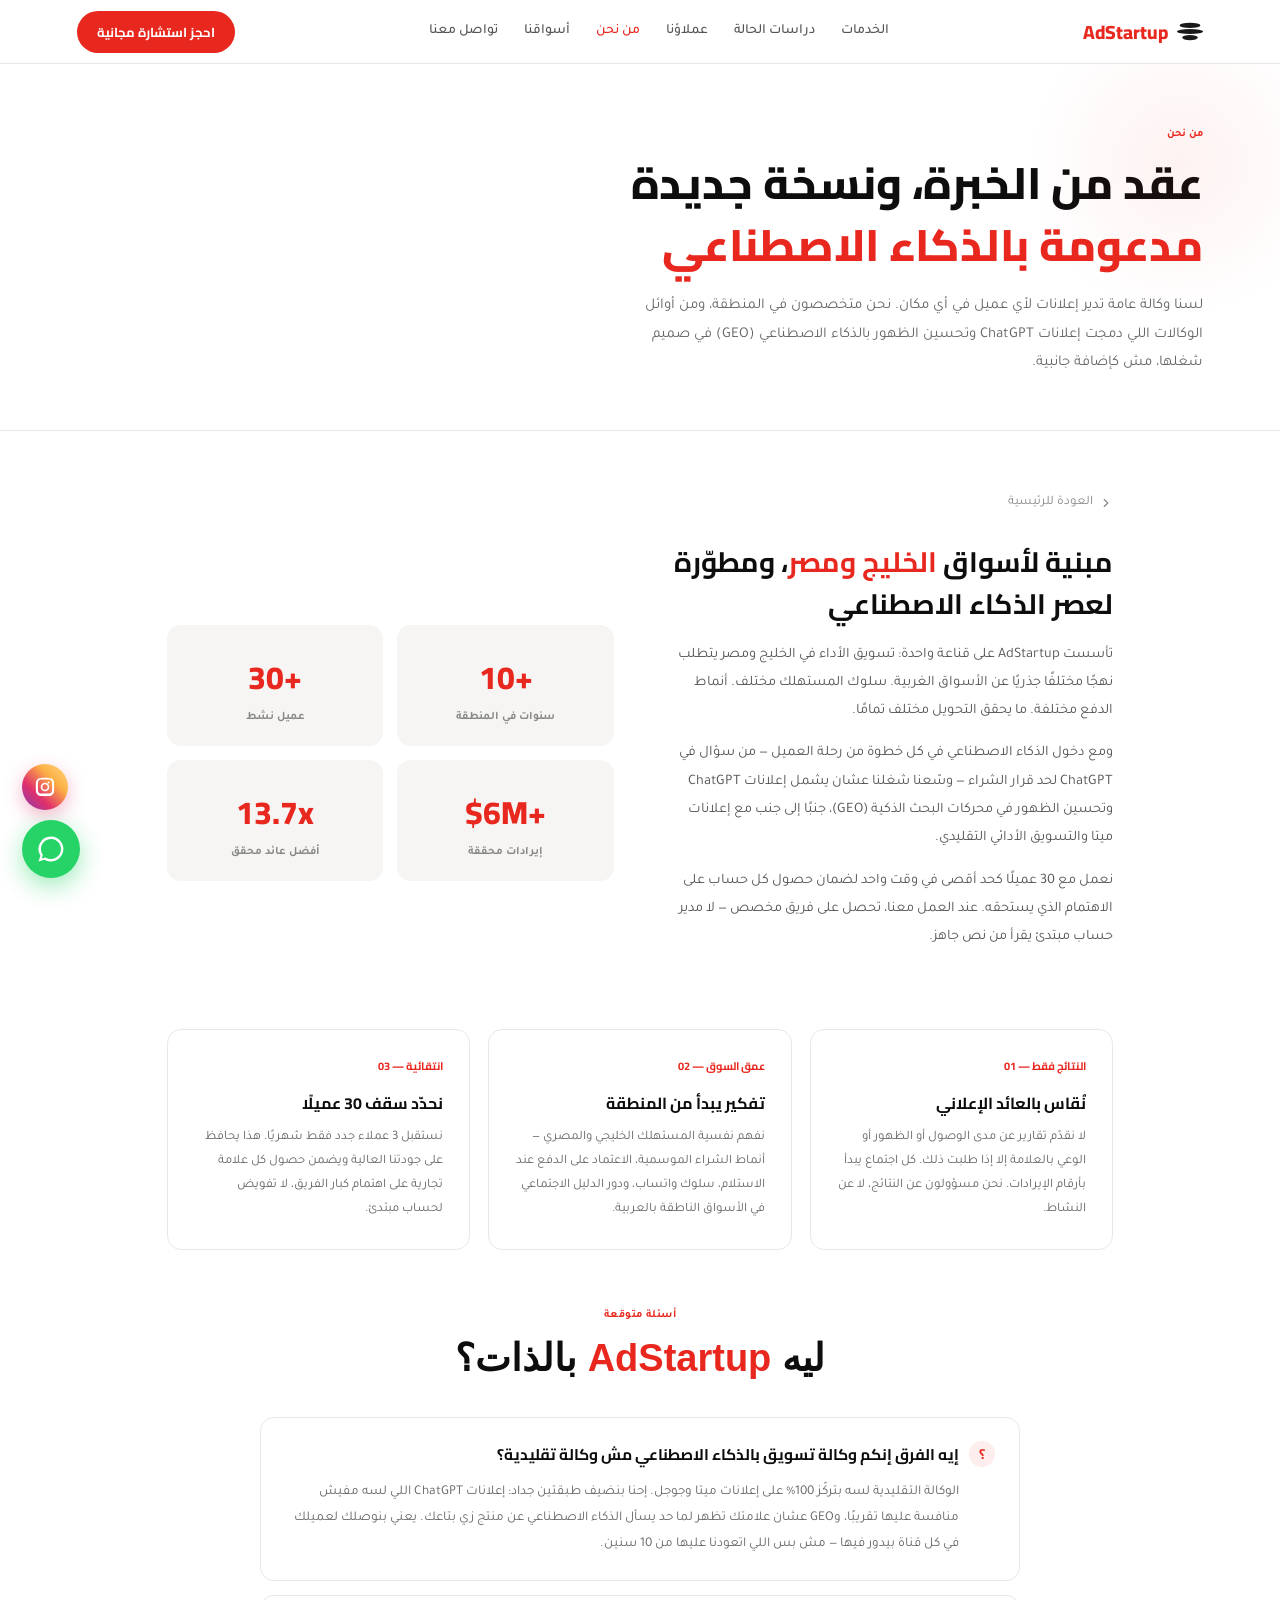
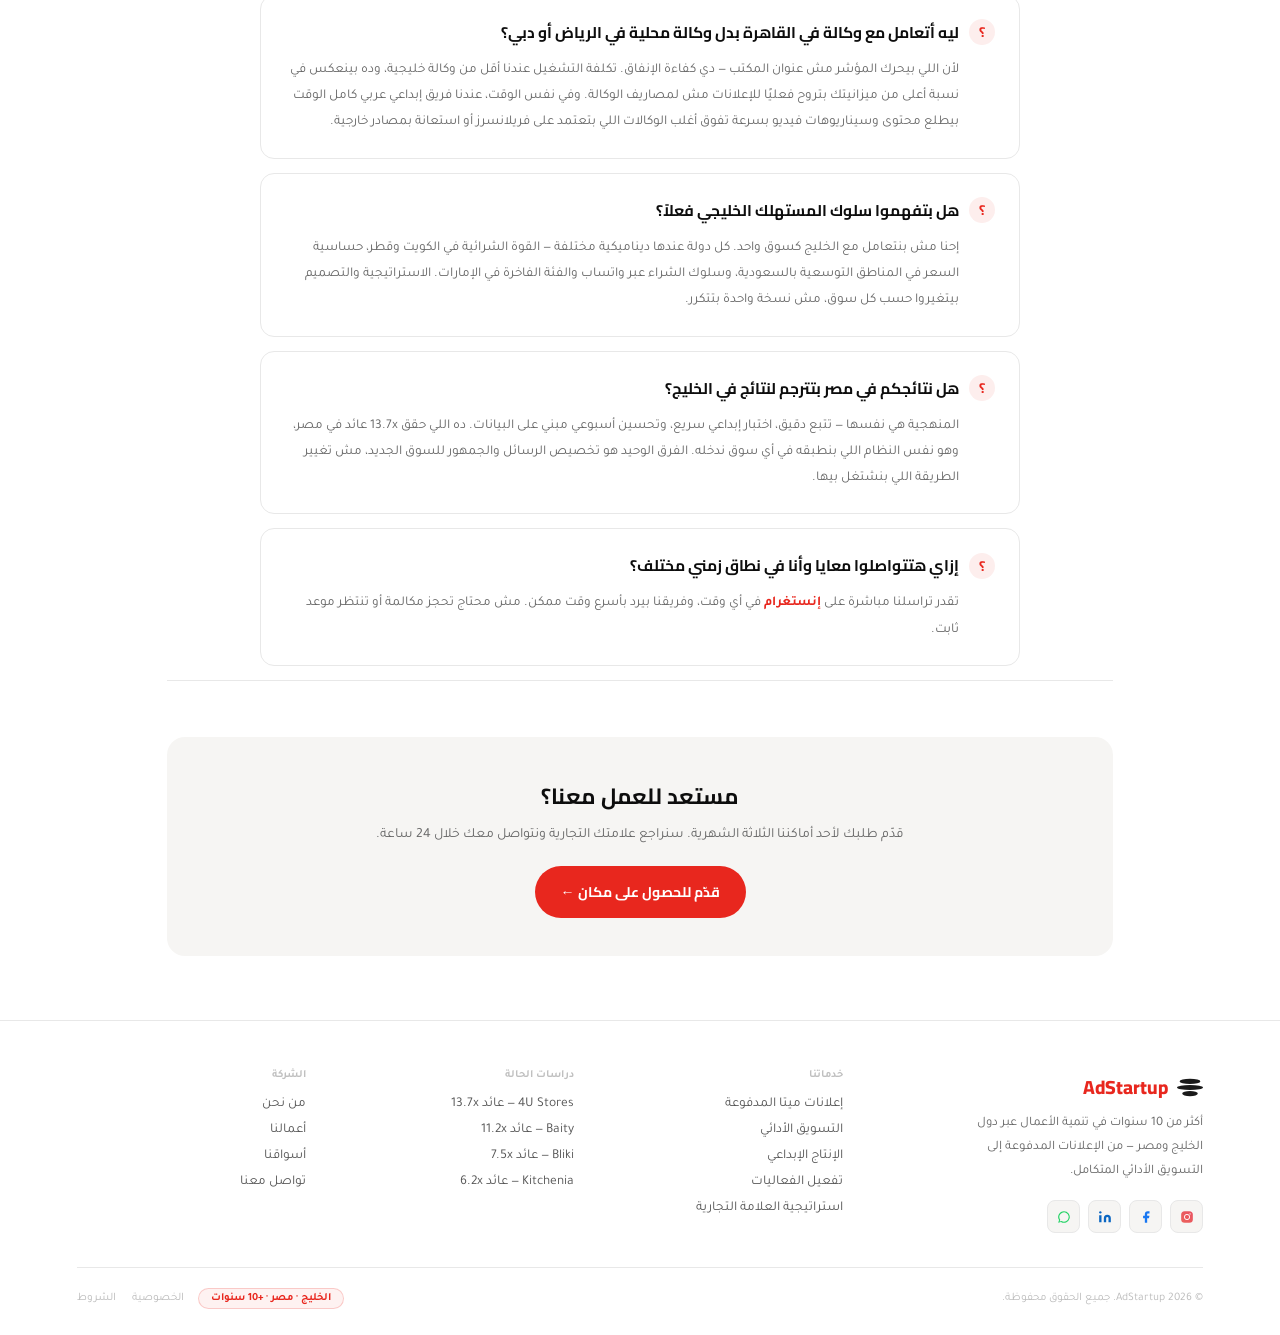
==== commit ea0d51bc: "Add files via upload" ====
--- a/about.html
+++ b/about.html
@@ -18,8 +18,8 @@
 </script>
 <meta charset="UTF-8">
 <meta name="viewport" content="width=device-width, initial-scale=1.0">
-<title>من نحن — AdStartup</title>
-<meta name="description" content="عقد من الخبرة في تسويق الأداء عبر الخليج ومصر — نفهم سلوك المستهلك المحلي بعمق.">
+<title>من نحن — وكالة تسويق بالذكاء الاصطناعي — AdStartup</title>
+<meta name="description" content="عقد من الخبرة في تسويق الأداء عبر الخليج ومصر، اليوم مدعومة بالذكاء الاصطناعي — ChatGPT Ads وGEO وإعلانات ميتا.">
 <link rel="canonical" href="https://ad-startup.com/about.html">
 <link href="https://fonts.googleapis.com/css2?family=Cairo:wght@600;700;800;900&family=Tajawal:wght@300;400;500;700;900&display=swap" rel="stylesheet">
 <link rel="stylesheet" href="css/style.css">
@@ -54,17 +54,17 @@
 
 <div class="page-hero">
   <div class="page-hero-eye">من نحن</div>
-  <h1>عقد من تسويق الأداء في <em>الخليج ومصر</em></h1>
-  <p>لسنا وكالة عامة تدير إعلانات لأي عميل في أي مكان. نحن متخصصون في المنطقة، نفهم المستهلك الخليجي، نفسية التسعير، وما يحقق التحويل فعليًا في هذه الأسواق.</p>
+  <h1>عقد من الخبرة، ونسخة جديدة <em>مدعومة بالذكاء الاصطناعي</em></h1>
+  <p>لسنا وكالة عامة تدير إعلانات لأي عميل في أي مكان. نحن متخصصون في المنطقة، ومن أوائل الوكالات اللي دمجت إعلانات ChatGPT وتحسين الظهور بالذكاء الاصطناعي (GEO) في صميم شغلها، مش كإضافة جانبية.</p>
 </div>
 
 <div class="page-body">
   <a href="index.html" class="back-btn"><svg viewBox="0 0 24 24"><polyline points="15 18 9 12 15 6"/></svg> العودة للرئيسية</a>
   <div class="about-grid stagger-children">
     <div class="about-text">
-      <h2>مبنية لأسواق <em>الخليج ومصر</em></h2>
+      <h2>مبنية لأسواق <em>الخليج ومصر</em>، ومطوّرة لعصر الذكاء الاصطناعي</h2>
       <p>تأسست AdStartup على قناعة واحدة: تسويق الأداء في الخليج ومصر يتطلب نهجًا مختلفًا جذريًا عن الأسواق الغربية. سلوك المستهلك مختلف. أنماط الدفع مختلفة. ما يحقق التحويل مختلف تمامًا.</p>
-      <p>على مدى 10 سنوات، تعلّمنا ما ينجح فعلاً — إشارات الثقة الخاصة بالدفع عند الاستلام، نصوص إعلانية عربية لا تبدو مترجمة، مسارات متابعة عبر واتساب، ورسائل التوصيل السريع كعامل تحويل رئيسي. هذه أمور لا تتعلمها من دراسات حالة أمريكية.</p>
+      <p>ومع دخول الذكاء الاصطناعي في كل خطوة من رحلة العميل — من سؤال في ChatGPT لحد قرار الشراء — وسّعنا شغلنا عشان يشمل إعلانات ChatGPT وتحسين الظهور في محركات البحث الذكية (GEO)، جنبًا إلى جنب مع إعلانات ميتا والتسويق الأدائي التقليدي.</p>
       <p>نعمل مع 30 عميلًا كحد أقصى في وقت واحد لضمان حصول كل حساب على الاهتمام الذي يستحقه. عند العمل معنا، تحصل على فريق مخصص — لا مدير حساب مبتدئ يقرأ من نص جاهز.</p>
     </div>
     <div class="about-stats stagger-children">
@@ -85,6 +85,10 @@
       <div class="sh-title">ليه <em>AdStartup</em> بالذات؟</div>
     </div>
     <div class="faq-list stagger-children">
+      <div class="faq-item">
+        <div class="faq-q">إيه الفرق إنكم وكالة تسويق بالذكاء الاصطناعي مش وكالة تقليدية؟</div>
+        <div class="faq-a">الوكالة التقليدية لسه بتركّز 100% على إعلانات ميتا وجوجل. إحنا بنضيف طبقتين جداد: إعلانات ChatGPT اللي لسه مفيش منافسة عليها تقريبًا، وGEO عشان علامتك تظهر لما حد يسأل الذكاء الاصطناعي عن منتج زي بتاعك. يعني بنوصلك لعميلك في كل قناة بيدور فيها — مش بس اللي اتعودنا عليها من 10 سنين.</div>
+      </div>
       <div class="faq-item">
         <div class="faq-q">ليه أتعامل مع وكالة في القاهرة بدل وكالة محلية في الرياض أو دبي؟</div>
         <div class="faq-a">لأن اللي بيحرك المؤشر مش عنوان المكتب — دي كفاءة الإنفاق. تكلفة التشغيل عندنا أقل من وكالة خليجية، وده بينعكس في نسبة أعلى من ميزانيتك بتروح فعليًا للإعلانات مش لمصاريف الوكالة. وفي نفس الوقت، عندنا فريق إبداعي عربي كامل الوقت بيطلع محتوى وسيناريوهات فيديو بسرعة تفوق أغلب الوكالات اللي بتعتمد على فريلانسرز أو استعانة بمصادر خارجية.</div>
@@ -123,7 +127,7 @@
         <a class="fb-s" href="https://www.instagram.com/adstart_up/" target="_blank" title="انستغرام"><svg width="14" height="14" viewBox="0 0 24 24" fill="none"><defs><linearGradient id="igg" x1="0" y1="24" x2="24" y2="0"><stop offset="0" stop-color="#FFDC80"/><stop offset=".3" stop-color="#FCAF45"/><stop offset=".6" stop-color="#E1306C"/><stop offset="1" stop-color="#833AB4"/></linearGradient></defs><rect x="2" y="2" width="20" height="20" rx="6" fill="url(#igg)"/><circle cx="12" cy="12" r="4.5" fill="none" stroke="#fff" stroke-width="1.6"/><circle cx="17.2" cy="6.8" r="1.1" fill="#fff"/></svg></a>
         <a class="fb-s" href="https://www.facebook.com/profile.php?id=100075846233919" target="_blank" title="فيسبوك"><svg width="14" height="14" viewBox="0 0 24 24" fill="none"><path d="M18 2h-3a5 5 0 00-5 5v3H7v4h3v8h4v-8h3l1-4h-4V7a1 1 0 011-1h3z" fill="#1877F2"/></svg></a>
         <a class="fb-s" href="https://www.linkedin.com/company/adstartup" target="_blank" title="لينكدإن"><svg width="14" height="14" viewBox="0 0 24 24" fill="none"><path d="M16 8a6 6 0 016 6v7h-4v-7a2 2 0 00-2-2 2 2 0 00-2 2v7h-4v-7a6 6 0 016-6z" fill="#0A66C2"/><rect x="2" y="9" width="4" height="12" fill="#0A66C2"/><circle cx="4" cy="4" r="2" fill="#0A66C2"/></svg></a>
-        <a class="fb-s" href="https://wa.me/201144988882" target="_blank" title="واتساب"><svg width="14" height="14" viewBox="0 0 24 24" fill="#25D366"><path d="M12 2a10 10 0 00-8.5 15.3L2 22l4.8-1.4A10 10 0 1012 2zm0 18a8 8 0 01-4.1-1.1l-.3-.2-3 .9.9-2.9-.2-.3A8 8 0 1112 20z"/></svg></a>
+        <a class="fb-s" href="https://wa.me/966572771928" target="_blank" title="واتساب"><svg width="14" height="14" viewBox="0 0 24 24" fill="#25D366"><path d="M12 2a10 10 0 00-8.5 15.3L2 22l4.8-1.4A10 10 0 1012 2zm0 18a8 8 0 01-4.1-1.1l-.3-.2-3 .9.9-2.9-.2-.3A8 8 0 1112 20z"/></svg></a>
       </div>
     </div>
     <div class="fc">
@@ -161,7 +165,7 @@
 <a class="ig-float" href="https://www.instagram.com/adstart_up/" target="_blank" aria-label="راسلنا على إنستغرام">
   <svg viewBox="0 0 24 24" fill="#fff"><path d="M12 2c2.7 0 3.05.01 4.12.06 1.06.05 1.79.22 2.43.47.66.26 1.21.6 1.76 1.15.5.5.9 1.1 1.15 1.76.25.64.42 1.37.47 2.43.05 1.07.06 1.42.06 4.12s-.01 3.05-.06 4.12c-.05 1.06-.22 1.79-.47 2.43a4.9 4.9 0 01-1.15 1.76 4.9 4.9 0 01-1.76 1.15c-.64.25-1.37.42-2.43.47-1.07.05-1.42.06-4.12.06s-3.05-.01-4.12-.06c-1.06-.05-1.79-.22-2.43-.47a4.9 4.9 0 01-1.76-1.15 4.9 4.9 0 01-1.15-1.76c-.25-.64-.42-1.37-.47-2.43C2.01 15.05 2 14.7 2 12s.01-3.05.06-4.12c.05-1.06.22-1.79.47-2.43.26-.66.6-1.21 1.15-1.76.5-.5 1.1-.9 1.76-1.15.64-.25 1.37-.42 2.43-.47C8.95 2.01 9.3 2 12 2zm0 1.8c-2.65 0-2.97.01-4.01.06-.87.04-1.34.18-1.65.3-.42.16-.71.36-1.02.67-.31.31-.5.6-.67 1.02-.12.31-.26.78-.3 1.65-.05 1.04-.06 1.36-.06 4.01s.01 2.97.06 4.01c.04.87.18 1.34.3 1.65.16.42.36.71.67 1.02.31.31.6.5 1.02.67.31.12.78.26 1.65.3 1.04.05 1.36.06 4.01.06s2.97-.01 4.01-.06c.87-.04 1.34-.18 1.65-.3.42-.16.71-.36 1.02-.67.31-.31.5-.6.67-1.02.12-.31.26-.78.3-1.65.05-1.04.06-1.36.06-4.01s-.01-2.97-.06-4.01c-.04-.87-.18-1.34-.3-1.65a2.7 2.7 0 00-.67-1.02 2.7 2.7 0 00-1.02-.67c-.31-.12-.78-.26-1.65-.3-1.04-.05-1.36-.06-4.01-.06zm0 3.5a4.7 4.7 0 110 9.4 4.7 4.7 0 010-9.4zm0 1.8a2.9 2.9 0 100 5.8 2.9 2.9 0 000-5.8zm5-2a1.1 1.1 0 11-2.2 0 1.1 1.1 0 012.2 0z"/></svg>
 </a>
-<a class="wa-float" href="https://wa.me/201144988882" target="_blank" aria-label="تواصل عبر واتساب">
+<a class="wa-float" href="https://wa.me/966572771928" target="_blank" aria-label="تواصل عبر واتساب">
   <svg viewBox="0 0 24 24"><path d="M12 2a10 10 0 00-8.5 15.3L2 22l4.8-1.4A10 10 0 1012 2zm0 18a8 8 0 01-4.1-1.1l-.3-.2-3 .9.9-2.9-.2-.3A8 8 0 1112 20z"/></svg>
 </a>
 
--- a/css/style.css
+++ b/css/style.css
@@ -186,12 +186,12 @@
 .cta-note{position:relative;z-index:1;font-size:11.5px;color:#bbb;margin-top:14px}
 
 /* ── FLOATING CONTACT BUTTONS ── */
-.ig-float{position:fixed;bottom:22px;left:22px;z-index:200;width:58px;height:58px;border-radius:50%;background:linear-gradient(45deg,#833AB4,#E1306C,#FCAF45,#FFDC80);display:flex;align-items:center;justify-content:center;box-shadow:0 8px 24px rgba(225,48,108,.4);transition:transform .15s}
+.wa-float{position:fixed;bottom:22px;left:22px;z-index:200;width:58px;height:58px;border-radius:50%;background:#25D366;display:flex;align-items:center;justify-content:center;box-shadow:0 8px 24px rgba(37,211,102,.45);transition:transform .15s}
+.wa-float:hover{transform:scale(1.08)}
+.wa-float svg{width:30px;height:30px;fill:#fff}
+.ig-float{position:fixed;bottom:90px;left:22px;z-index:200;width:46px;height:46px;border-radius:50%;background:linear-gradient(45deg,#833AB4,#E1306C,#FCAF45,#FFDC80);display:flex;align-items:center;justify-content:center;box-shadow:0 6px 18px rgba(225,48,108,.35);transition:transform .15s}
 .ig-float:hover{transform:scale(1.08)}
-.ig-float svg{width:28px;height:28px}
-.wa-float{position:fixed;bottom:90px;left:22px;z-index:200;width:46px;height:46px;border-radius:50%;background:#25D366;display:flex;align-items:center;justify-content:center;box-shadow:0 6px 18px rgba(37,211,102,.4);transition:transform .15s}
-.wa-float:hover{transform:scale(1.08)}
-.wa-float svg{width:22px;height:22px;fill:#fff}
+.ig-float svg{width:22px;height:22px}
 
 /* ── FOOTER ── */
 footer{background:#fff;border-top:1px solid var(--border);padding:48px 6vw 26px}
@@ -300,6 +300,11 @@
 .proof-cap{padding:16px 20px;font-size:13px;color:#666;line-height:1.8;border-top:1px solid var(--border)}
 .proof-cap strong{color:var(--blk);font-family:'Cairo',sans-serif}
 .proof-full{grid-column:1/-1}
+.compare-grid{display:grid;grid-template-columns:1fr 1fr;gap:2px;background:var(--border)}
+.compare-half{position:relative}
+.compare-half img{width:100%;display:block}
+.compare-tag{position:absolute;top:10px;inset-inline-start:10px;background:var(--blk);color:#fff;font-family:'Cairo',sans-serif;font-size:11px;font-weight:700;padding:4px 12px;border-radius:100px;z-index:2}
+.compare-tag-after{background:var(--red)}
 
 /* ── FAQ ── */
 .faq{padding:80px 6vw;background:#fff;border-bottom:1px solid var(--border)}
